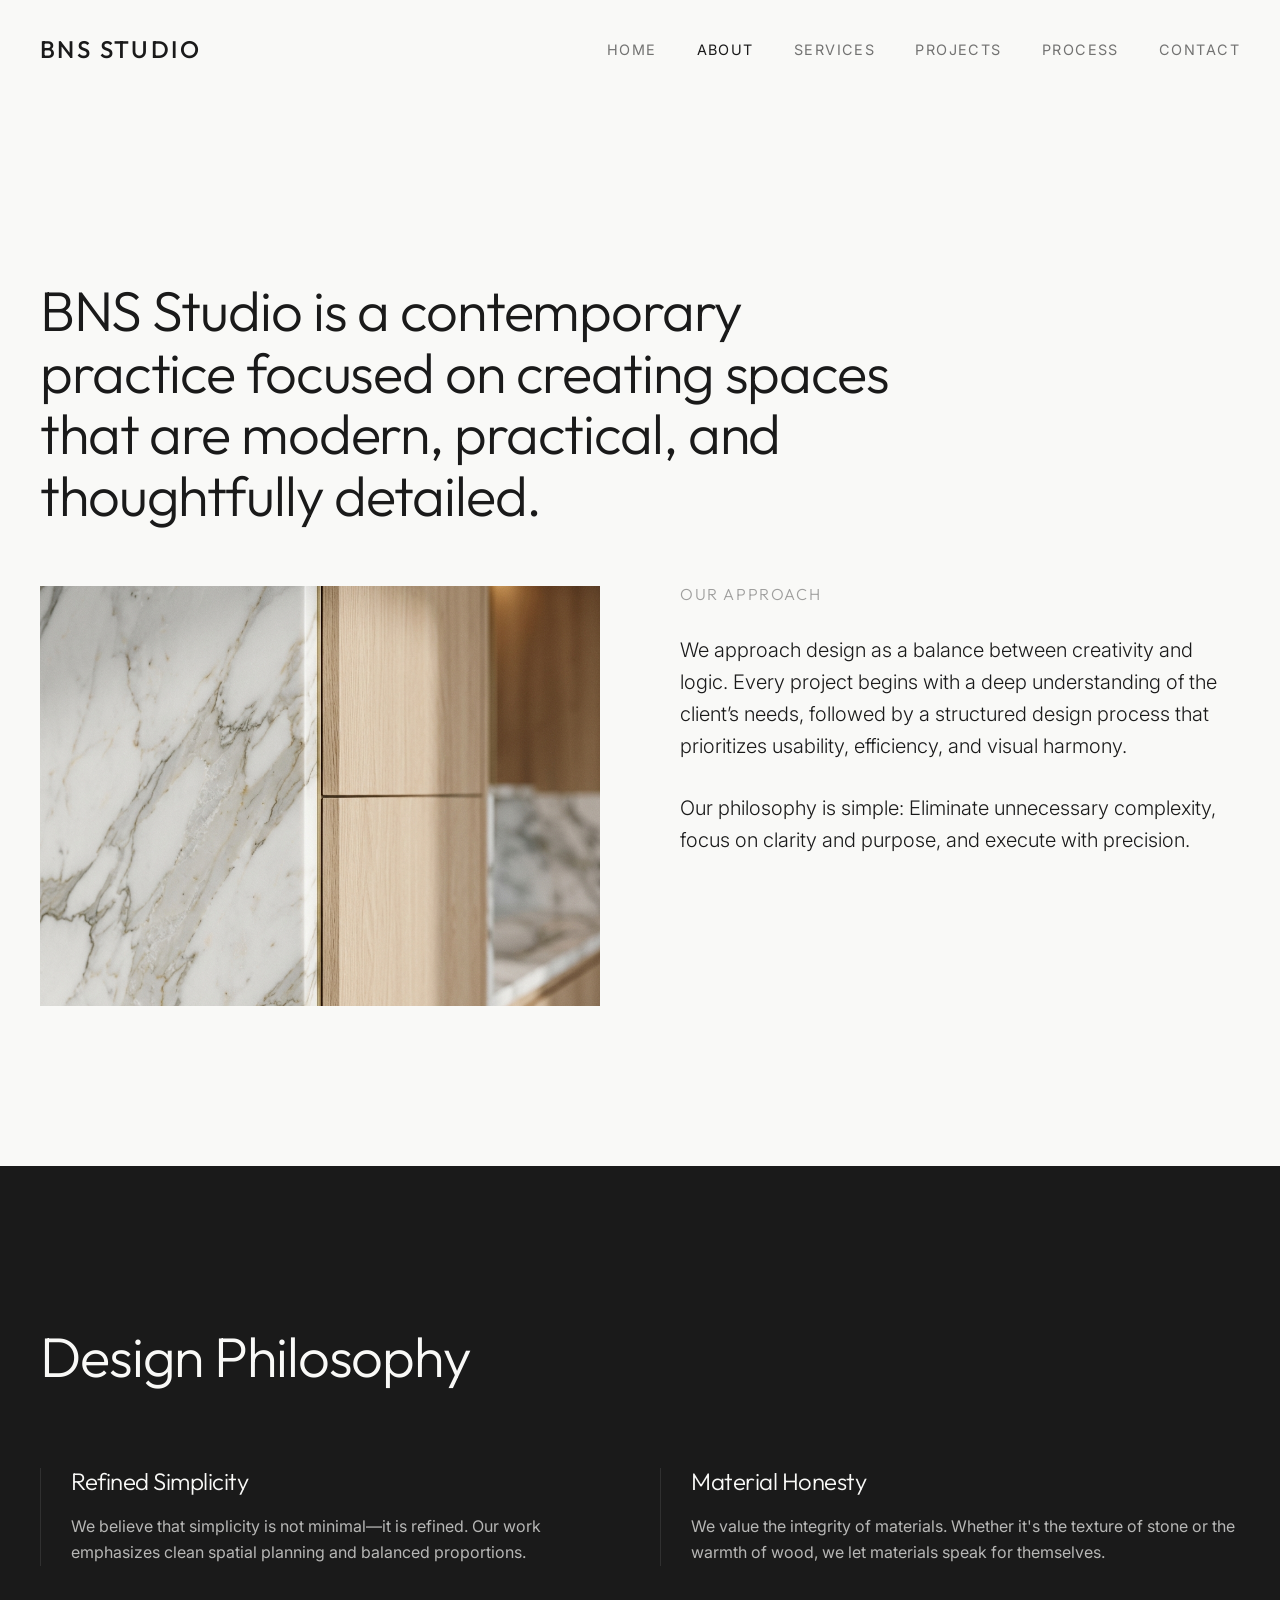
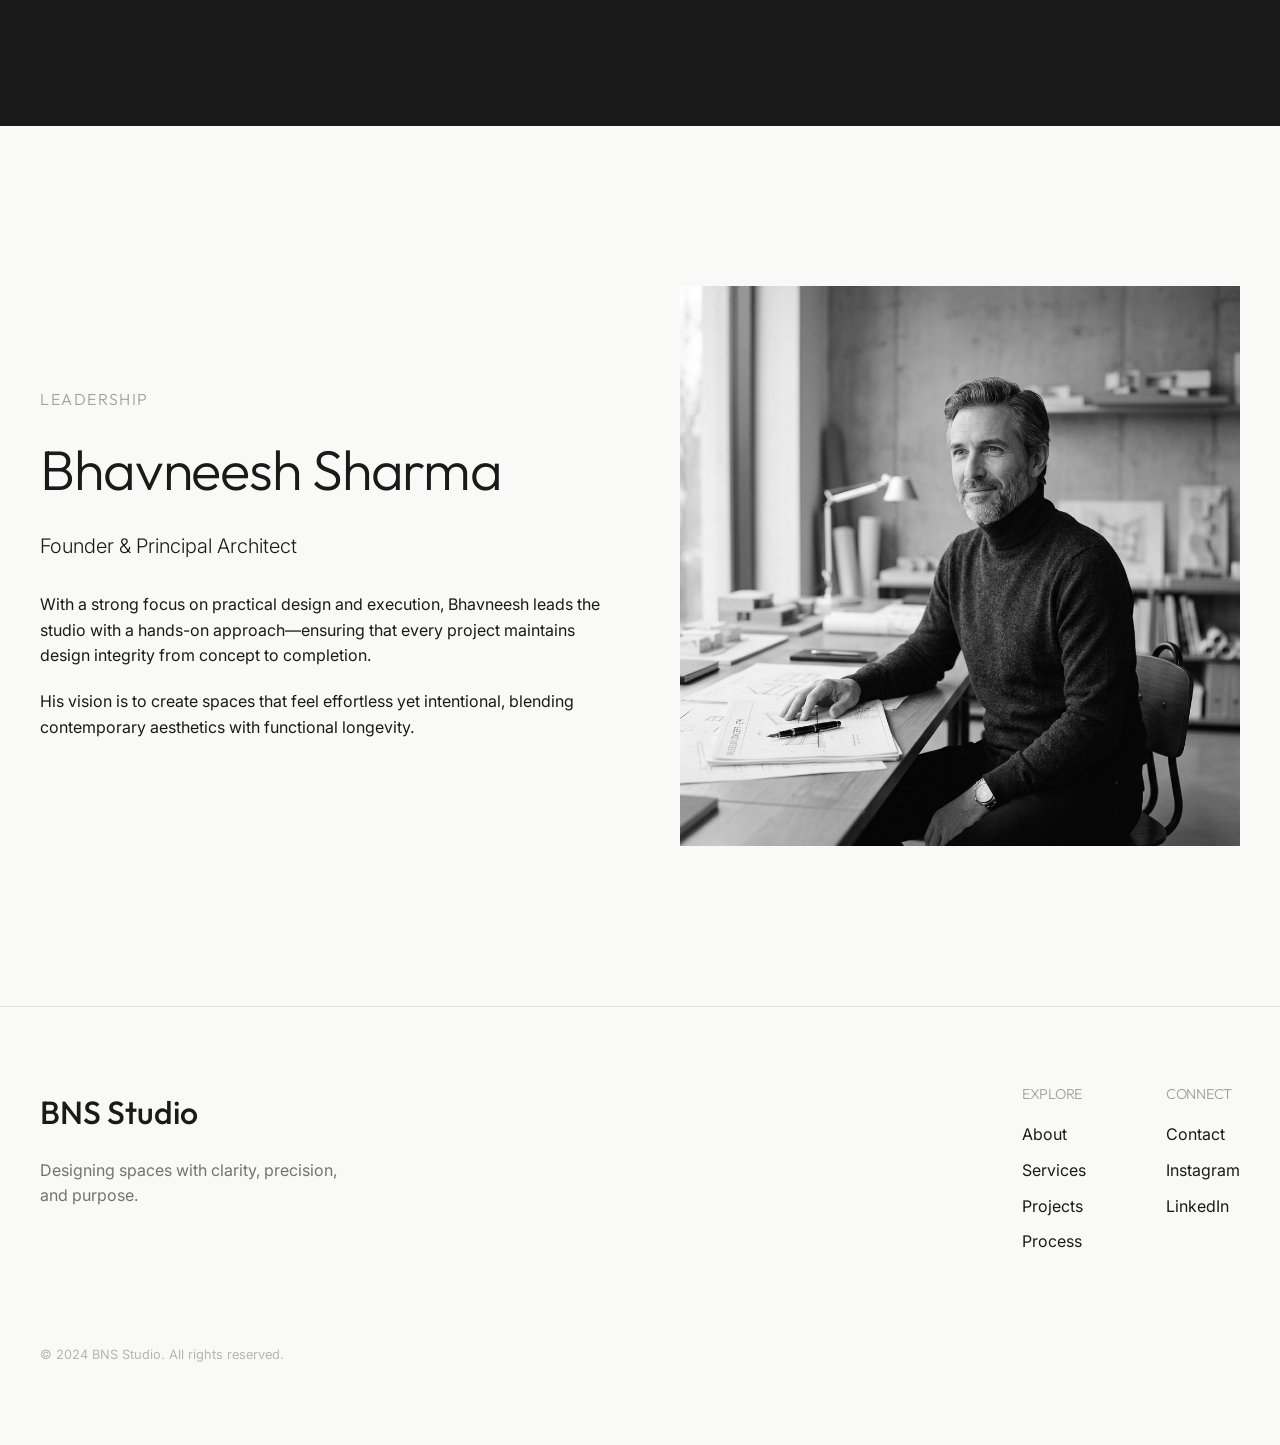
==== about.html @ 88b4911a "Initial commit: BNS Studio website complete" ====
<!DOCTYPE html>
<html lang="en">
<head>
    <meta charset="UTF-8">
    <meta name="viewport" content="width=device-width, initial-scale=1.0">
    <title>About | BNS Studio</title>
    <link rel="stylesheet" href="style.css">
</head>
<body>
    <nav class="scrolled">
        <div class="container nav-content">
            <a href="index.html" class="logo">BNS Studio</a>
            <div class="nav-links">
                <a href="index.html">Home</a>
                <a href="about.html" class="active">About</a>
                <a href="services.html">Services</a>
                <a href="projects.html">Projects</a>
                <a href="process.html">Process</a>
                <a href="contact.html">Contact</a>
            </div>
        </div>
    </nav>

    <main style="padding-top: 120px;">
        <section class="section-padding">
            <div class="container">
                <div class="reveal">
                    <h1 class="text-title" style="margin-bottom: 60px; max-width: 900px;">BNS Studio is a contemporary practice focused on creating spaces that are modern, practical, and thoughtfully detailed.</h1>
                    
                    <div style="display: grid; grid-template-columns: 1fr 1fr; gap: 80px; align-items: start;">
                        <div>
                            <img src="design_detail_1777799424973.png" alt="Design Precision" style="width: 100%; aspect-ratio: 4/3; object-fit: cover;">
                        </div>
                        <div>
                            <h4 style="text-transform: uppercase; letter-spacing: 0.1em; opacity: 0.4; margin-bottom: 30px;">Our Approach</h4>
                            <p class="text-body-large" style="margin-bottom: 30px;">We approach design as a balance between creativity and logic. Every project begins with a deep understanding of the client’s needs, followed by a structured design process that prioritizes usability, efficiency, and visual harmony.</p>
                            <p class="text-body-large">Our philosophy is simple: Eliminate unnecessary complexity, focus on clarity and purpose, and execute with precision.</p>
                        </div>
                    </div>
                </div>
            </div>
        </section>

        <section class="section-padding" style="background-color: #1a1a1a; color: #f9f9f7;">
            <div class="container">
                <div class="reveal">
                    <h2 class="text-title" style="margin-bottom: 80px;">Design Philosophy</h2>
                    <div style="display: grid; grid-template-columns: repeat(2, 1fr); gap: 40px;">
                        <div style="border-left: 1px solid rgba(249, 249, 247, 0.1); padding-left: 30px;">
                            <h3 style="font-size: 1.5rem; margin-bottom: 20px;">Refined Simplicity</h3>
                            <p style="opacity: 0.7;">We believe that simplicity is not minimal—it is refined. Our work emphasizes clean spatial planning and balanced proportions.</p>
                        </div>
                        <div style="border-left: 1px solid rgba(249, 249, 247, 0.1); padding-left: 30px;">
                            <h3 style="font-size: 1.5rem; margin-bottom: 20px;">Material Honesty</h3>
                            <p style="opacity: 0.7;">We value the integrity of materials. Whether it's the texture of stone or the warmth of wood, we let materials speak for themselves.</p>
                        </div>
                    </div>
                </div>
            </div>
        </section>

        <section class="section-padding">
            <div class="container">
                <div class="reveal">
                    <div style="display: grid; grid-template-columns: 1fr 1fr; gap: 80px; align-items: center;">
                        <div>
                            <h4 style="text-transform: uppercase; letter-spacing: 0.1em; opacity: 0.4; margin-bottom: 30px;">Leadership</h4>
                            <h2 class="text-title" style="margin-bottom: 30px;">Bhavneesh Sharma</h2>
                            <p class="text-body-large" style="margin-bottom: 30px;">Founder & Principal Architect</p>
                            <p style="margin-bottom: 20px;">With a strong focus on practical design and execution, Bhavneesh leads the studio with a hands-on approach—ensuring that every project maintains design integrity from concept to completion.</p>
                            <p>His vision is to create spaces that feel effortless yet intentional, blending contemporary aesthetics with functional longevity.</p>
                        </div>
                        <div>
                            <img src="founder_bhavneesh_1777799443106.png" alt="Bhavneesh Sharma" style="width: 100%; aspect-ratio: 1/1; object-fit: cover; filter: grayscale(1);">
                        </div>
                    </div>
                </div>
            </div>
        </section>
    </main>

    <footer>
        <div class="container">
            <div class="footer-content">
                <div>
                    <div class="footer-logo">BNS Studio</div>
                    <p class="footer-tagline">Designing spaces with clarity, precision, and purpose.</p>
                </div>
                <div class="footer-links">
                    <div class="footer-column">
                        <h4>Explore</h4>
                        <ul>
                            <li><a href="about.html">About</a></li>
                            <li><a href="services.html">Services</a></li>
                            <li><a href="projects.html">Projects</a></li>
                            <li><a href="process.html">Process</a></li>
                        </ul>
                    </div>
                    <div class="footer-column">
                        <h4>Connect</h4>
                        <ul>
                            <li><a href="contact.html">Contact</a></li>
                            <li><a href="#">Instagram</a></li>
                            <li><a href="#">LinkedIn</a></li>
                        </ul>
                    </div>
                </div>
            </div>
            <div style="margin-top: 80px; opacity: 0.3; font-size: 0.8rem;">
                © 2024 BNS Studio. All rights reserved.
            </div>
        </div>
    </footer>

    <script src="main.js"></script>
</body>
</html>
---- style.css ----
@import url('https://fonts.googleapis.com/css2?family=Inter:wght@300;400;500&family=Outfit:wght@200;300;400;500&display=swap');

:root {
    --color-bg: #F9F9F7;
    --color-text: #1A1A1A;
    --color-text-muted: #666666;
    --color-accent: #D4CFC7;
    --color-border: rgba(26, 26, 26, 0.1);
    --transition-slow: 0.8s cubic-bezier(0.16, 1, 0.3, 1);
    --transition-medium: 0.4s cubic-bezier(0.16, 1, 0.3, 1);
}

* {
    margin: 0;
    padding: 0;
    box-sizing: border-box;
}

html {
    scroll-behavior: smooth;
    background-color: var(--color-bg);
    color: var(--color-text);
    font-family: 'Inter', sans-serif;
    line-height: 1.6;
}

body {
    overflow-x: hidden;
}

h1, h2, h3, h4 {
    font-family: 'Outfit', sans-serif;
    font-weight: 300;
    letter-spacing: -0.02em;
    line-height: 1.1;
}

a {
    text-decoration: none;
    color: inherit;
    transition: var(--transition-medium);
}

img {
    max-width: 100%;
    display: block;
}

/* Layout Utilities */
.container {
    max-width: 1400px;
    margin: 0 auto;
    padding: 0 40px;
}

.section-padding {
    padding: 160px 0;
}

@media (max-width: 768px) {
    .container {
        padding: 0 24px;
    }
    .section-padding {
        padding: 80px 0;
    }
}

/* Typography Scale */
.text-hero { font-size: clamp(3rem, 8vw, 6rem); }
.text-title { font-size: clamp(2rem, 5vw, 3.5rem); }
.text-subtitle { font-size: clamp(1.25rem, 3vw, 2rem); }
.text-body-large { font-size: 1.25rem; font-weight: 300; }

/* Navbar */
nav {
    position: fixed;
    top: 0;
    left: 0;
    width: 100%;
    padding: 30px 0;
    z-index: 1000;
    transition: var(--transition-medium);
}

nav.scrolled {
    padding: 20px 0;
    background: rgba(249, 249, 247, 0.8);
    backdrop-filter: blur(10px);
    border-bottom: 1px solid var(--color-border);
}

.nav-content {
    display: flex;
    justify-content: space-between;
    align-items: center;
}

.logo {
    font-family: 'Outfit', sans-serif;
    font-size: 1.5rem;
    font-weight: 500;
    letter-spacing: 0.1em;
    text-transform: uppercase;
}

.nav-links {
    display: flex;
    gap: 40px;
}

.nav-links a {
    font-size: 0.9rem;
    font-weight: 400;
    text-transform: uppercase;
    letter-spacing: 0.1em;
    opacity: 0.6;
}

.nav-links a:hover, .nav-links a.active {
    opacity: 1;
}

/* Hero Section */
.hero {
    height: 100vh;
    display: flex;
    align-items: center;
    position: relative;
    overflow: hidden;
}

.hero-bg {
    position: absolute;
    top: 0;
    left: 0;
    width: 100%;
    height: 100%;
    z-index: -1;
}

.hero-bg::after {
    content: '';
    position: absolute;
    top: 0;
    left: 0;
    width: 100%;
    height: 100%;
    background: linear-gradient(to right, rgba(249, 249, 247, 0.95) 0%, rgba(249, 249, 247, 0.7) 40%, rgba(249, 249, 247, 0.1) 100%);
}

.hero-bg img {
    width: 100%;
    height: 100%;
    object-fit: cover;
    filter: brightness(0.9) grayscale(0.2);
}

.hero-content {
    max-width: 900px;
    position: relative;
    z-index: 1;
}

.hero h1 {
    margin-bottom: 30px;
    animation: fadeInUp 1.2s cubic-bezier(0.16, 1, 0.3, 1) both;
}

.hero p {
    font-size: 1.5rem;
    max-width: 600px;
    opacity: 0.8;
    animation: fadeInUp 1.2s 0.2s cubic-bezier(0.16, 1, 0.3, 1) both;
}

.hero-actions {
    animation: fadeInUp 1.2s 0.4s cubic-bezier(0.16, 1, 0.3, 1) both;
}

/* Buttons */
.btn {
    display: inline-block;
    padding: 16px 32px;
    border: 1px solid var(--color-text);
    font-size: 0.9rem;
    text-transform: uppercase;
    letter-spacing: 0.1em;
    margin-top: 40px;
    background: transparent;
    cursor: pointer;
    transition: var(--transition-medium);
}

.btn:hover {
    background: var(--color-text);
    color: var(--color-bg);
}

.btn-ghost {
    border-color: transparent;
    padding: 16px 0;
}

.btn-ghost:hover {
    background: transparent;
    color: var(--color-text);
    text-decoration: underline;
}

/* Reveal Animations */
.reveal {
    opacity: 0;
    transform: translateY(30px);
    transition: opacity 0.8s ease, transform 0.8s cubic-bezier(0.16, 1, 0.3, 1);
}

.reveal.visible {
    opacity: 1;
    transform: translateY(0);
}

/* Grid Layouts */
.project-grid {
    display: grid;
    grid-template-columns: repeat(2, 1fr);
    gap: 40px;
}

.project-item {
    position: relative;
    overflow: hidden;
}

.project-image {
    aspect-ratio: 4/5;
    overflow: hidden;
}

.project-image img {
    width: 100%;
    height: 100%;
    object-fit: cover;
    transition: var(--transition-slow);
}

.project-item:hover .project-image img {
    transform: scale(1.05);
}

.project-info {
    margin-top: 20px;
}

.project-category {
    font-size: 0.8rem;
    text-transform: uppercase;
    letter-spacing: 0.1em;
    opacity: 0.5;
    margin-bottom: 5px;
}

.project-title {
    font-size: 1.5rem;
}

@media (max-width: 768px) {
    .project-grid {
        grid-template-columns: 1fr;
    }
}

/* Footer */
footer {
    padding: 80px 0;
    border-top: 1px solid var(--color-border);
}

.footer-content {
    display: flex;
    justify-content: space-between;
    align-items: flex-start;
}

.footer-logo {
    font-family: 'Outfit', sans-serif;
    font-size: 2rem;
    font-weight: 500;
}

.footer-tagline {
    max-width: 300px;
    opacity: 0.6;
    margin-top: 20px;
}

.footer-links {
    display: flex;
    gap: 80px;
}

.footer-column h4 {
    font-size: 0.9rem;
    text-transform: uppercase;
    margin-bottom: 20px;
    opacity: 0.4;
}

.footer-column ul {
    list-style: none;
}

.footer-column ul li {
    margin-bottom: 10px;
}

@keyframes fadeInUp {
    from {
        opacity: 0;
        transform: translateY(40px);
    }
    to {
        opacity: 1;
        transform: translateY(0);
    }
}

/* Forms */
.contact-form {
    max-width: 600px;
    margin: 0 auto;
}

.form-group {
    margin-bottom: 30px;
}

.form-group label {
    display: block;
    font-size: 0.8rem;
    text-transform: uppercase;
    letter-spacing: 0.1em;
    margin-bottom: 10px;
    opacity: 0.6;
}

.form-group input, .form-group textarea, .form-group select {
    width: 100%;
    padding: 15px 0;
    background: transparent;
    border: none;
    border-bottom: 1px solid var(--color-border);
    font-family: inherit;
    font-size: 1rem;
    outline: none;
    transition: var(--transition-medium);
}

.form-group input:focus, .form-group textarea:focus {
    border-bottom-color: var(--color-text);
}

/* Services */
.services-grid {
    display: grid;
    grid-template-columns: repeat(3, 1fr);
    gap: 60px;
}

.service-card {
    padding: 40px;
    border: 1px solid var(--color-border);
    transition: var(--transition-medium);
}

.service-card:hover {
    border-color: var(--color-text);
}

.service-num {
    font-size: 0.8rem;
    opacity: 0.3;
    margin-bottom: 20px;
}

@media (max-width: 992px) {
    .services-grid {
        grid-template-columns: repeat(2, 1fr);
    }
}

@media (max-width: 768px) {
    .services-grid {
        grid-template-columns: 1fr;
    }
    .footer-content {
        flex-direction: column;
        gap: 60px;
    }
}
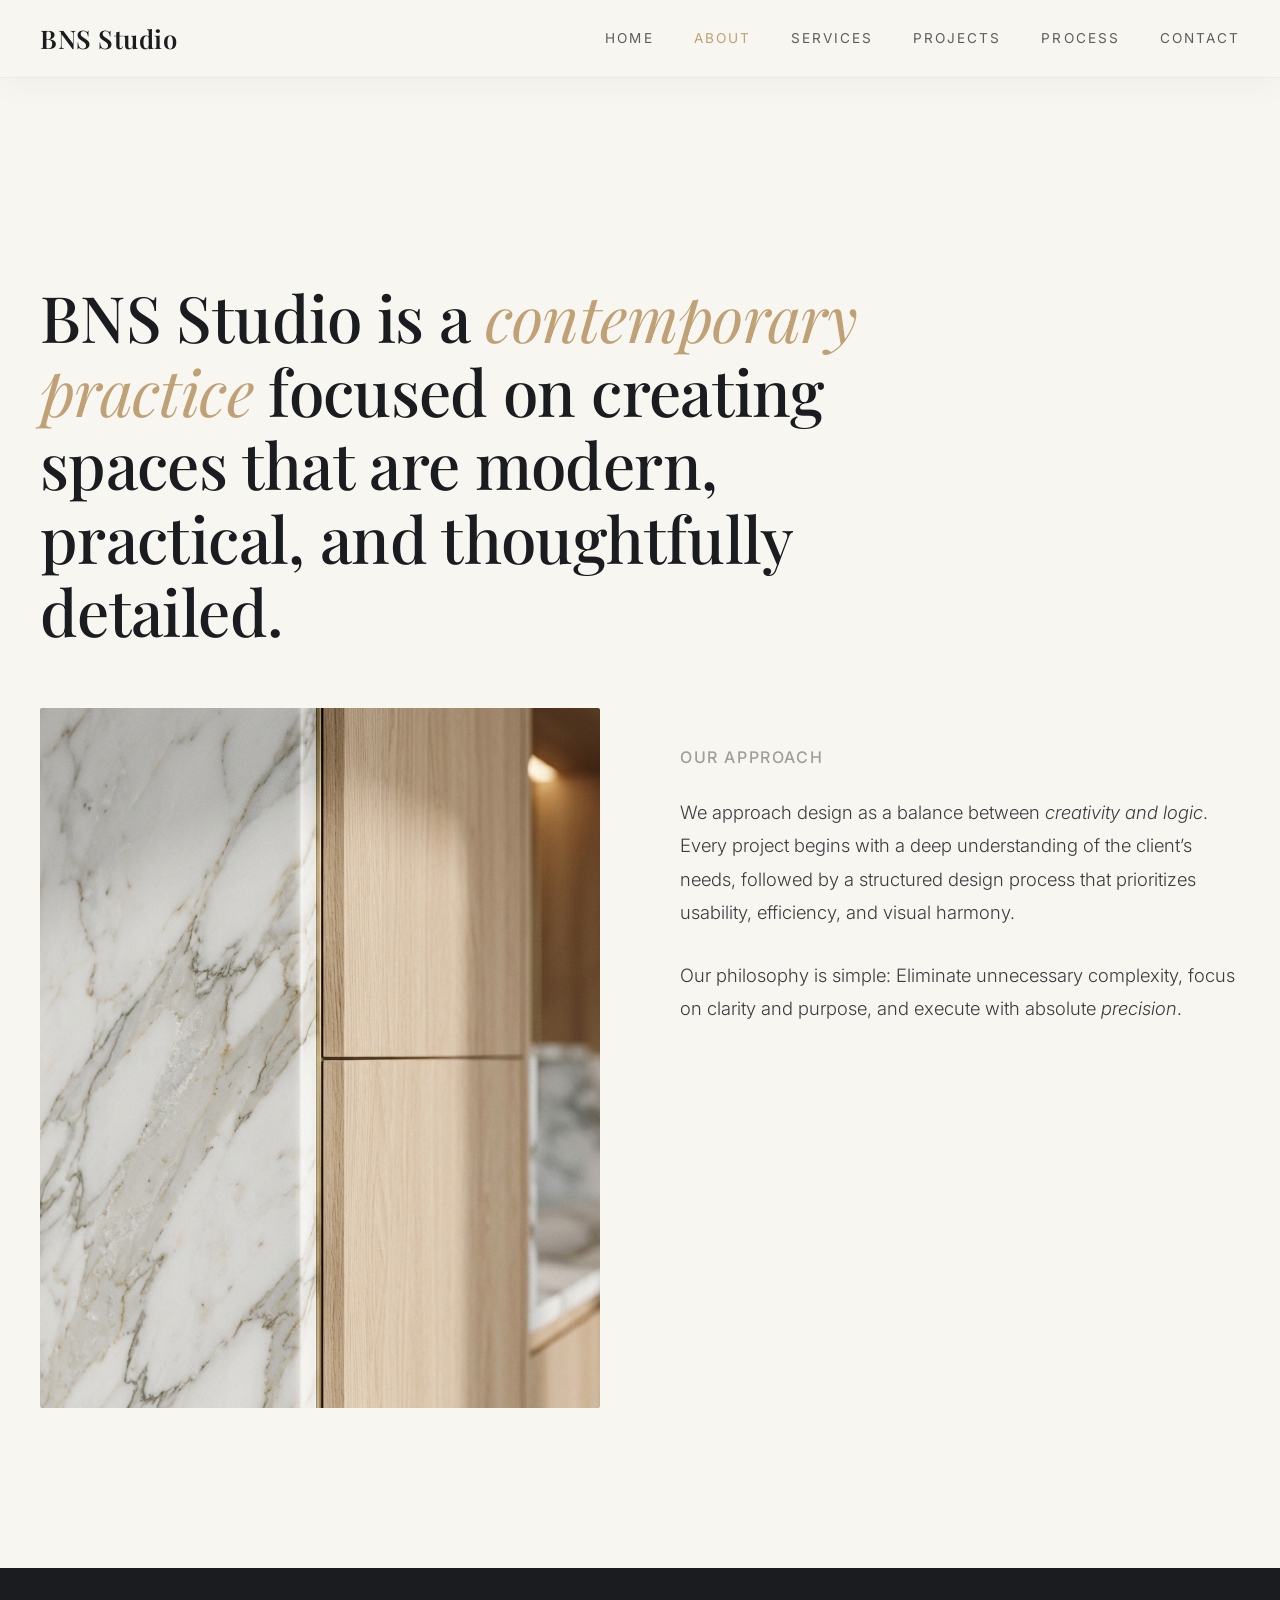
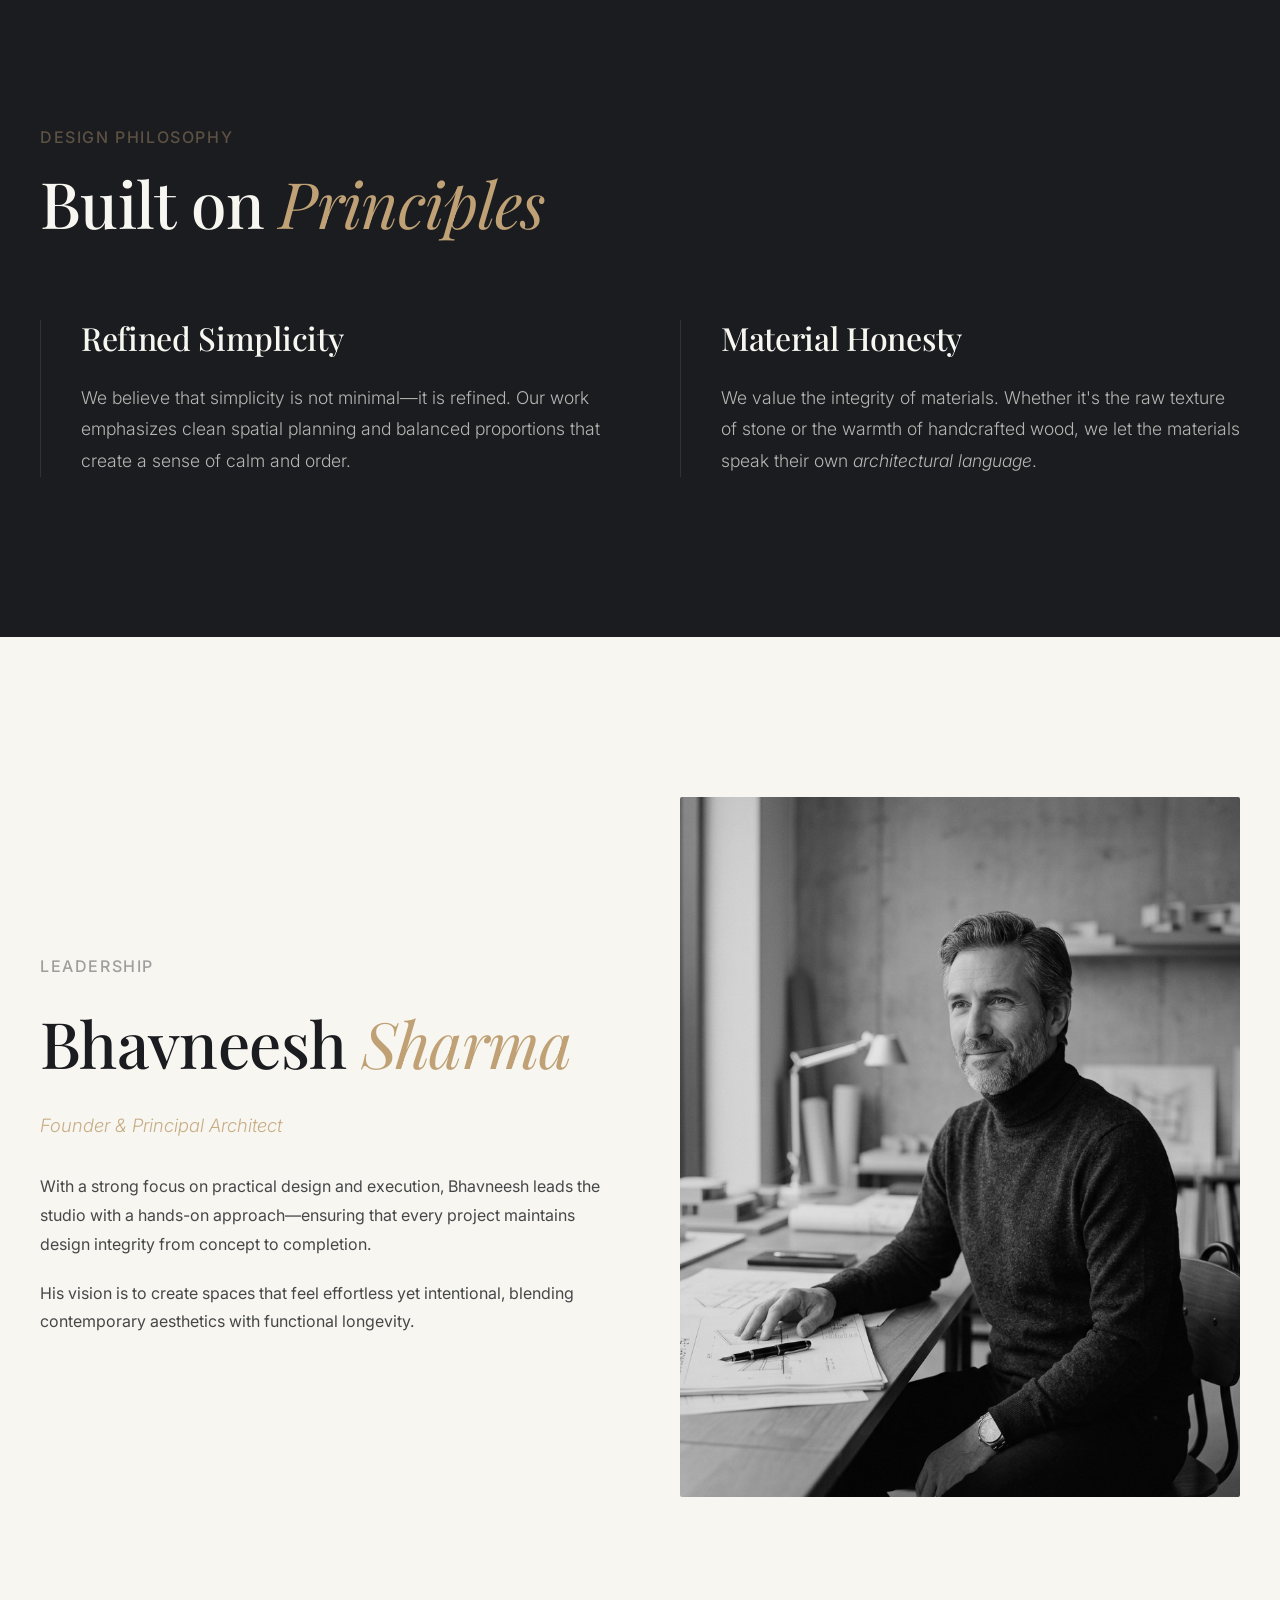
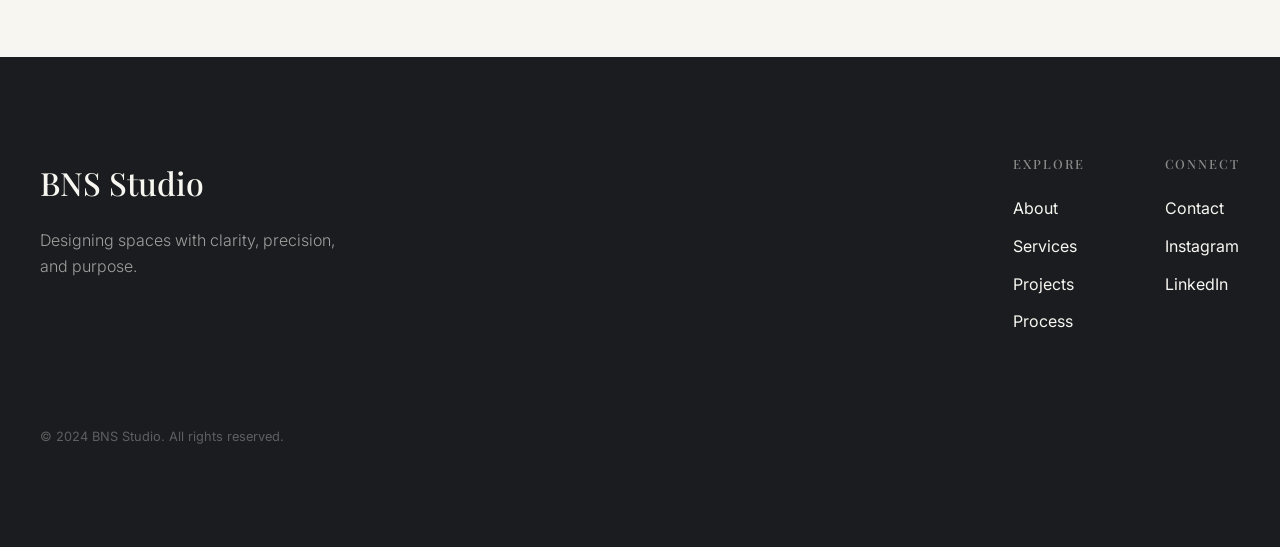
==== commit 2ccc8d32: "feat: complete luxury redesign, fix navbar scroll and contact form" ====
--- a/about.html
+++ b/about.html
@@ -25,34 +25,35 @@
         <section class="section-padding">
             <div class="container">
                 <div class="reveal">
-                    <h1 class="text-title" style="margin-bottom: 60px; max-width: 900px;">BNS Studio is a contemporary practice focused on creating spaces that are modern, practical, and thoughtfully detailed.</h1>
+                    <h1 class="text-title" style="margin-bottom: 60px; max-width: 900px;">BNS Studio is a <i>contemporary practice</i> focused on creating spaces that are modern, practical, and thoughtfully detailed.</h1>
                     
                     <div style="display: grid; grid-template-columns: 1fr 1fr; gap: 80px; align-items: start;">
                         <div>
-                            <img src="design_detail_1777799424973.png" alt="Design Precision" style="width: 100%; aspect-ratio: 4/3; object-fit: cover;">
+                            <img src="design_detail_1777799424973.png" alt="Design Precision" style="width: 100%; aspect-ratio: 4/5; object-fit: cover;">
                         </div>
-                        <div>
-                            <h4 style="text-transform: uppercase; letter-spacing: 0.1em; opacity: 0.4; margin-bottom: 30px;">Our Approach</h4>
-                            <p class="text-body-large" style="margin-bottom: 30px;">We approach design as a balance between creativity and logic. Every project begins with a deep understanding of the client’s needs, followed by a structured design process that prioritizes usability, efficiency, and visual harmony.</p>
-                            <p class="text-body-large">Our philosophy is simple: Eliminate unnecessary complexity, focus on clarity and purpose, and execute with precision.</p>
+                        <div style="padding-top: 40px;">
+                            <h4 style="text-transform: uppercase; letter-spacing: 0.1em; opacity: 0.4; margin-bottom: 30px; font-family: 'Inter', sans-serif;">Our Approach</h4>
+                            <p class="text-body-large" style="margin-bottom: 30px;">We approach design as a balance between <i>creativity and logic</i>. Every project begins with a deep understanding of the client’s needs, followed by a structured design process that prioritizes usability, efficiency, and visual harmony.</p>
+                            <p class="text-body-large">Our philosophy is simple: Eliminate unnecessary complexity, focus on clarity and purpose, and execute with absolute <i>precision</i>.</p>
                         </div>
                     </div>
                 </div>
             </div>
         </section>
 
-        <section class="section-padding" style="background-color: #1a1a1a; color: #f9f9f7;">
+        <section class="section-padding" style="background-color: var(--color-text); color: var(--color-bg);">
             <div class="container">
                 <div class="reveal">
-                    <h2 class="text-title" style="margin-bottom: 80px;">Design Philosophy</h2>
-                    <div style="display: grid; grid-template-columns: repeat(2, 1fr); gap: 40px;">
-                        <div style="border-left: 1px solid rgba(249, 249, 247, 0.1); padding-left: 30px;">
-                            <h3 style="font-size: 1.5rem; margin-bottom: 20px;">Refined Simplicity</h3>
-                            <p style="opacity: 0.7;">We believe that simplicity is not minimal—it is refined. Our work emphasizes clean spatial planning and balanced proportions.</p>
+                    <h4 style="text-transform: uppercase; letter-spacing: 0.1em; opacity: 0.4; margin-bottom: 20px; font-family: 'Inter', sans-serif; color: var(--color-accent);">Design Philosophy</h4>
+                    <h2 class="text-title" style="margin-bottom: 80px;">Built on <i>Principles</i></h2>
+                    <div style="display: grid; grid-template-columns: repeat(2, 1fr); gap: 80px;">
+                        <div style="border-left: 1px solid rgba(248, 246, 240, 0.1); padding-left: 40px;">
+                            <h3 style="font-size: 2rem; margin-bottom: 25px;">Refined Simplicity</h3>
+                            <p style="opacity: 0.7; font-size: 1.1rem; line-height: 1.8; font-weight: 300;">We believe that simplicity is not minimal—it is refined. Our work emphasizes clean spatial planning and balanced proportions that create a sense of calm and order.</p>
                         </div>
-                        <div style="border-left: 1px solid rgba(249, 249, 247, 0.1); padding-left: 30px;">
-                            <h3 style="font-size: 1.5rem; margin-bottom: 20px;">Material Honesty</h3>
-                            <p style="opacity: 0.7;">We value the integrity of materials. Whether it's the texture of stone or the warmth of wood, we let materials speak for themselves.</p>
+                        <div style="border-left: 1px solid rgba(248, 246, 240, 0.1); padding-left: 40px;">
+                            <h3 style="font-size: 2rem; margin-bottom: 25px;">Material Honesty</h3>
+                            <p style="opacity: 0.7; font-size: 1.1rem; line-height: 1.8; font-weight: 300;">We value the integrity of materials. Whether it's the raw texture of stone or the warmth of handcrafted wood, we let the materials speak their own <i>architectural language</i>.</p>
                         </div>
                     </div>
                 </div>
@@ -64,14 +65,14 @@
                 <div class="reveal">
                     <div style="display: grid; grid-template-columns: 1fr 1fr; gap: 80px; align-items: center;">
                         <div>
-                            <h4 style="text-transform: uppercase; letter-spacing: 0.1em; opacity: 0.4; margin-bottom: 30px;">Leadership</h4>
-                            <h2 class="text-title" style="margin-bottom: 30px;">Bhavneesh Sharma</h2>
-                            <p class="text-body-large" style="margin-bottom: 30px;">Founder & Principal Architect</p>
-                            <p style="margin-bottom: 20px;">With a strong focus on practical design and execution, Bhavneesh leads the studio with a hands-on approach—ensuring that every project maintains design integrity from concept to completion.</p>
-                            <p>His vision is to create spaces that feel effortless yet intentional, blending contemporary aesthetics with functional longevity.</p>
+                            <h4 style="text-transform: uppercase; letter-spacing: 0.1em; opacity: 0.4; margin-bottom: 30px; font-family: 'Inter', sans-serif;">Leadership</h4>
+                            <h2 class="text-title" style="margin-bottom: 30px;">Bhavneesh <i>Sharma</i></h2>
+                            <p class="text-body-large" style="margin-bottom: 30px; font-style: italic; color: var(--color-accent);">Founder & Principal Architect</p>
+                            <p style="margin-bottom: 20px; opacity: 0.8; line-height: 1.8;">With a strong focus on practical design and execution, Bhavneesh leads the studio with a hands-on approach—ensuring that every project maintains design integrity from concept to completion.</p>
+                            <p style="opacity: 0.8; line-height: 1.8;">His vision is to create spaces that feel effortless yet intentional, blending contemporary aesthetics with functional longevity.</p>
                         </div>
                         <div>
-                            <img src="founder_bhavneesh_1777799443106.png" alt="Bhavneesh Sharma" style="width: 100%; aspect-ratio: 1/1; object-fit: cover; filter: grayscale(1);">
+                            <img src="founder_bhavneesh_1777799443106.png" alt="Bhavneesh Sharma" style="width: 100%; aspect-ratio: 4/5; object-fit: cover; filter: grayscale(1) brightness(0.9);">
                         </div>
                     </div>
                 </div>
--- a/style.css
+++ b/style.css
@@ -1,11 +1,11 @@
-@import url('https://fonts.googleapis.com/css2?family=Inter:wght@300;400;500&family=Outfit:wght@200;300;400;500&display=swap');
+@import url('https://fonts.googleapis.com/css2?family=Inter:wght@300;400;500&family=Playfair+Display:ital,wght@0,400;0,500;0,600;1,400;1,500&display=swap');
 
 :root {
-    --color-bg: #F9F9F7;
-    --color-text: #1A1A1A;
+    --color-bg: #F8F6F0; /* Creamy off-white */
+    --color-text: #1A1C20; /* Deep charcoal/navy tint */
     --color-text-muted: #666666;
-    --color-accent: #D4CFC7;
-    --color-border: rgba(26, 26, 26, 0.1);
+    --color-accent: #BFA175; /* Elegant gold/brass */
+    --color-border: rgba(26, 28, 32, 0.1);
     --transition-slow: 0.8s cubic-bezier(0.16, 1, 0.3, 1);
     --transition-medium: 0.4s cubic-bezier(0.16, 1, 0.3, 1);
 }
@@ -28,11 +28,18 @@
     overflow-x: hidden;
 }
 
+/* Premium Typography Update */
 h1, h2, h3, h4 {
-    font-family: 'Outfit', sans-serif;
-    font-weight: 300;
-    letter-spacing: -0.02em;
-    line-height: 1.1;
+    font-family: 'Playfair Display', serif;
+    font-weight: 500;
+    letter-spacing: -0.01em;
+    line-height: 1.15;
+}
+
+h1 i, h2 i, h3 i, h4 i, em {
+    font-style: italic;
+    font-weight: 400;
+    color: var(--color-accent);
 }
 
 a {
@@ -44,6 +51,7 @@
 img {
     max-width: 100%;
     display: block;
+    border-radius: 2px; /* Slight softening for premium feel */
 }
 
 /* Layout Utilities */
@@ -67,10 +75,10 @@
 }
 
 /* Typography Scale */
-.text-hero { font-size: clamp(3rem, 8vw, 6rem); }
-.text-title { font-size: clamp(2rem, 5vw, 3.5rem); }
-.text-subtitle { font-size: clamp(1.25rem, 3vw, 2rem); }
-.text-body-large { font-size: 1.25rem; font-weight: 300; }
+.text-hero { font-size: clamp(3rem, 7vw, 6rem); }
+.text-title { font-size: clamp(2.5rem, 5vw, 4rem); }
+.text-subtitle { font-size: clamp(1.25rem, 3vw, 1.8rem); font-family: 'Playfair Display', serif; font-style: italic; color: var(--color-accent); }
+.text-body-large { font-size: 1.15rem; font-weight: 300; opacity: 0.85; line-height: 1.8; }
 
 /* Navbar */
 nav {
@@ -84,10 +92,11 @@
 }
 
 nav.scrolled {
-    padding: 20px 0;
-    background: rgba(249, 249, 247, 0.8);
-    backdrop-filter: blur(10px);
-    border-bottom: 1px solid var(--color-border);
+    padding: 18px 0;
+    background: rgba(248, 246, 240, 0.98);
+    backdrop-filter: blur(15px);
+    border-bottom: 1px solid rgba(26, 28, 32, 0.05);
+    box-shadow: 0 10px 30px rgba(0, 0, 0, 0.03);
 }
 
 .nav-content {
@@ -97,11 +106,10 @@
 }
 
 .logo {
-    font-family: 'Outfit', sans-serif;
-    font-size: 1.5rem;
-    font-weight: 500;
-    letter-spacing: 0.1em;
-    text-transform: uppercase;
+    font-family: 'Playfair Display', serif;
+    font-size: 1.6rem;
+    font-weight: 600;
+    letter-spacing: 0.02em;
 }
 
 .nav-links {
@@ -110,15 +118,16 @@
 }
 
 .nav-links a {
-    font-size: 0.9rem;
+    font-size: 0.85rem;
     font-weight: 400;
     text-transform: uppercase;
-    letter-spacing: 0.1em;
-    opacity: 0.6;
+    letter-spacing: 0.15em;
+    opacity: 0.7;
 }
 
 .nav-links a:hover, .nav-links a.active {
     opacity: 1;
+    color: var(--color-accent);
 }
 
 /* Hero Section */
@@ -139,6 +148,7 @@
     z-index: -1;
 }
 
+/* Add a premium soft gradient to ensure text readability on the image */
 .hero-bg::after {
     content: '';
     position: absolute;
@@ -146,18 +156,18 @@
     left: 0;
     width: 100%;
     height: 100%;
-    background: linear-gradient(to right, rgba(249, 249, 247, 0.95) 0%, rgba(249, 249, 247, 0.7) 40%, rgba(249, 249, 247, 0.1) 100%);
+    background: linear-gradient(to right, rgba(248, 246, 240, 0.95) 0%, rgba(248, 246, 240, 0.7) 40%, rgba(248, 246, 240, 0.1) 100%);
 }
 
 .hero-bg img {
     width: 100%;
     height: 100%;
     object-fit: cover;
-    filter: brightness(0.9) grayscale(0.2);
+    filter: brightness(0.95) contrast(1.05); /* Softer lighting filter */
 }
 
 .hero-content {
-    max-width: 900px;
+    max-width: 800px;
     position: relative;
     z-index: 1;
 }
@@ -168,9 +178,11 @@
 }
 
 .hero p {
-    font-size: 1.5rem;
+    font-size: 1.25rem;
+    font-weight: 300;
     max-width: 600px;
     opacity: 0.8;
+    line-height: 1.8;
     animation: fadeInUp 1.2s 0.2s cubic-bezier(0.16, 1, 0.3, 1) both;
 }
 
@@ -181,38 +193,43 @@
 /* Buttons */
 .btn {
     display: inline-block;
-    padding: 16px 32px;
-    border: 1px solid var(--color-text);
-    font-size: 0.9rem;
-    text-transform: uppercase;
-    letter-spacing: 0.1em;
-    margin-top: 40px;
-    background: transparent;
-    cursor: pointer;
-    transition: var(--transition-medium);
-}
-
-.btn:hover {
+    padding: 16px 36px;
     background: var(--color-text);
     color: var(--color-bg);
+    border: 1px solid var(--color-text);
+    font-size: 0.8rem;
+    font-family: 'Inter', sans-serif;
+    text-transform: uppercase;
+    letter-spacing: 0.15em;
+    margin-top: 40px;
+    cursor: pointer;
+    border-radius: 1px;
+    transition: var(--transition-medium);
+}
+
+.btn:hover {
+    background: var(--color-accent);
+    color: #fff;
+    border-color: var(--color-accent);
 }
 
 .btn-ghost {
-    border-color: transparent;
-    padding: 16px 0;
+    background: transparent;
+    color: var(--color-text);
+    border-color: var(--color-border);
 }
 
 .btn-ghost:hover {
     background: transparent;
-    color: var(--color-text);
-    text-decoration: underline;
+    color: var(--color-accent);
+    border-color: var(--color-accent);
 }
 
 /* Reveal Animations */
 .reveal {
     opacity: 0;
     transform: translateY(30px);
-    transition: opacity 0.8s ease, transform 0.8s cubic-bezier(0.16, 1, 0.3, 1);
+    transition: opacity 1s ease, transform 1s cubic-bezier(0.16, 1, 0.3, 1);
 }
 
 .reveal.visible {
@@ -241,27 +258,28 @@
     width: 100%;
     height: 100%;
     object-fit: cover;
-    transition: var(--transition-slow);
+    transition: transform 1.2s cubic-bezier(0.16, 1, 0.3, 1);
 }
 
 .project-item:hover .project-image img {
-    transform: scale(1.05);
+    transform: scale(1.03);
 }
 
 .project-info {
-    margin-top: 20px;
+    margin-top: 24px;
 }
 
 .project-category {
-    font-size: 0.8rem;
+    font-family: 'Inter', sans-serif;
+    font-size: 0.75rem;
     text-transform: uppercase;
-    letter-spacing: 0.1em;
-    opacity: 0.5;
-    margin-bottom: 5px;
+    letter-spacing: 0.15em;
+    color: var(--color-accent);
+    margin-bottom: 8px;
 }
 
 .project-title {
-    font-size: 1.5rem;
+    font-size: 1.8rem;
 }
 
 @media (max-width: 768px) {
@@ -270,10 +288,65 @@
     }
 }
 
+/* Forms */
+.contact-form {
+    max-width: 700px;
+    margin: 0 auto;
+    text-align: left;
+}
+
+.form-group {
+    margin-bottom: 50px;
+}
+
+.form-group label {
+    display: block;
+    font-family: 'Inter', sans-serif;
+    font-size: 0.75rem;
+    text-transform: uppercase;
+    letter-spacing: 0.2em;
+    margin-bottom: 15px;
+    color: var(--color-accent);
+}
+
+.form-group input, .form-group textarea, .form-group select {
+    width: 100%;
+    padding: 0 0 15px 0;
+    background: transparent;
+    border: none;
+    border-bottom: 1px solid var(--color-border);
+    font-family: 'Playfair Display', serif;
+    font-size: 1.6rem;
+    color: var(--color-text);
+    outline: none;
+    transition: var(--transition-medium);
+    border-radius: 0;
+    -webkit-appearance: none;
+    appearance: none;
+}
+
+.form-group input:focus, .form-group textarea:focus, .form-group select:focus {
+    border-bottom-color: var(--color-accent);
+}
+
+.form-group select {
+    cursor: pointer;
+    background-image: url("data:image/svg+xml;charset=US-ASCII,%3Csvg%20xmlns%3D%22http%3A%2F%2Fwww.w3.org%2F2000%2Fsvg%22%20width%3D%22292.4%22%20height%3D%22292.4%22%3E%3Cpath%20fill%3D%22%23BFA175%22%20d%3D%22M287%2069.4a17.6%2017.6%200%200%200-13-5.4H18.4c-5%200-9.3%201.8-12.9%205.4A17.6%2017.6%200%200%200%200%2082.2c0%205%201.8%209.3%205.4%2012.9l128%20127.9c3.6%203.6%207.8%205.4%2012.8%205.4s9.2-1.8%2012.8-5.4L287%2095c3.5-3.5%205.4-7.8%205.4-12.8%200-5-1.9-9.2-5.5-12.8z%22%2F%3E%3C%2Fsvg%3E");
+    background-repeat: no-repeat;
+    background-position: right 0.1em top 50%;
+    background-size: 0.5em auto;
+}
+
+.form-group input::placeholder, .form-group textarea::placeholder {
+    color: var(--color-text);
+    opacity: 0.2;
+}
+
 /* Footer */
 footer {
-    padding: 80px 0;
-    border-top: 1px solid var(--color-border);
+    padding: 100px 0;
+    background: var(--color-text);
+    color: var(--color-bg);
 }
 
 .footer-content {
@@ -283,7 +356,7 @@
 }
 
 .footer-logo {
-    font-family: 'Outfit', sans-serif;
+    font-family: 'Playfair Display', serif;
     font-size: 2rem;
     font-weight: 500;
 }
@@ -292,6 +365,7 @@
     max-width: 300px;
     opacity: 0.6;
     margin-top: 20px;
+    font-weight: 300;
 }
 
 .footer-links {
@@ -300,10 +374,11 @@
 }
 
 .footer-column h4 {
-    font-size: 0.9rem;
+    font-size: 0.8rem;
     text-transform: uppercase;
-    margin-bottom: 20px;
-    opacity: 0.4;
+    letter-spacing: 0.15em;
+    margin-bottom: 25px;
+    opacity: 0.5;
 }
 
 .footer-column ul {
@@ -311,90 +386,20 @@
 }
 
 .footer-column ul li {
-    margin-bottom: 10px;
+    margin-bottom: 12px;
+}
+
+.footer-column ul li a:hover {
+    color: var(--color-accent);
 }
 
 @keyframes fadeInUp {
     from {
         opacity: 0;
-        transform: translateY(40px);
+        transform: translateY(30px);
     }
     to {
         opacity: 1;
         transform: translateY(0);
     }
 }
-
-/* Forms */
-.contact-form {
-    max-width: 600px;
-    margin: 0 auto;
-}
-
-.form-group {
-    margin-bottom: 30px;
-}
-
-.form-group label {
-    display: block;
-    font-size: 0.8rem;
-    text-transform: uppercase;
-    letter-spacing: 0.1em;
-    margin-bottom: 10px;
-    opacity: 0.6;
-}
-
-.form-group input, .form-group textarea, .form-group select {
-    width: 100%;
-    padding: 15px 0;
-    background: transparent;
-    border: none;
-    border-bottom: 1px solid var(--color-border);
-    font-family: inherit;
-    font-size: 1rem;
-    outline: none;
-    transition: var(--transition-medium);
-}
-
-.form-group input:focus, .form-group textarea:focus {
-    border-bottom-color: var(--color-text);
-}
-
-/* Services */
-.services-grid {
-    display: grid;
-    grid-template-columns: repeat(3, 1fr);
-    gap: 60px;
-}
-
-.service-card {
-    padding: 40px;
-    border: 1px solid var(--color-border);
-    transition: var(--transition-medium);
-}
-
-.service-card:hover {
-    border-color: var(--color-text);
-}
-
-.service-num {
-    font-size: 0.8rem;
-    opacity: 0.3;
-    margin-bottom: 20px;
-}
-
-@media (max-width: 992px) {
-    .services-grid {
-        grid-template-columns: repeat(2, 1fr);
-    }
-}
-
-@media (max-width: 768px) {
-    .services-grid {
-        grid-template-columns: 1fr;
-    }
-    .footer-content {
-        flex-direction: column;
-        gap: 60px;
-    }
-}
